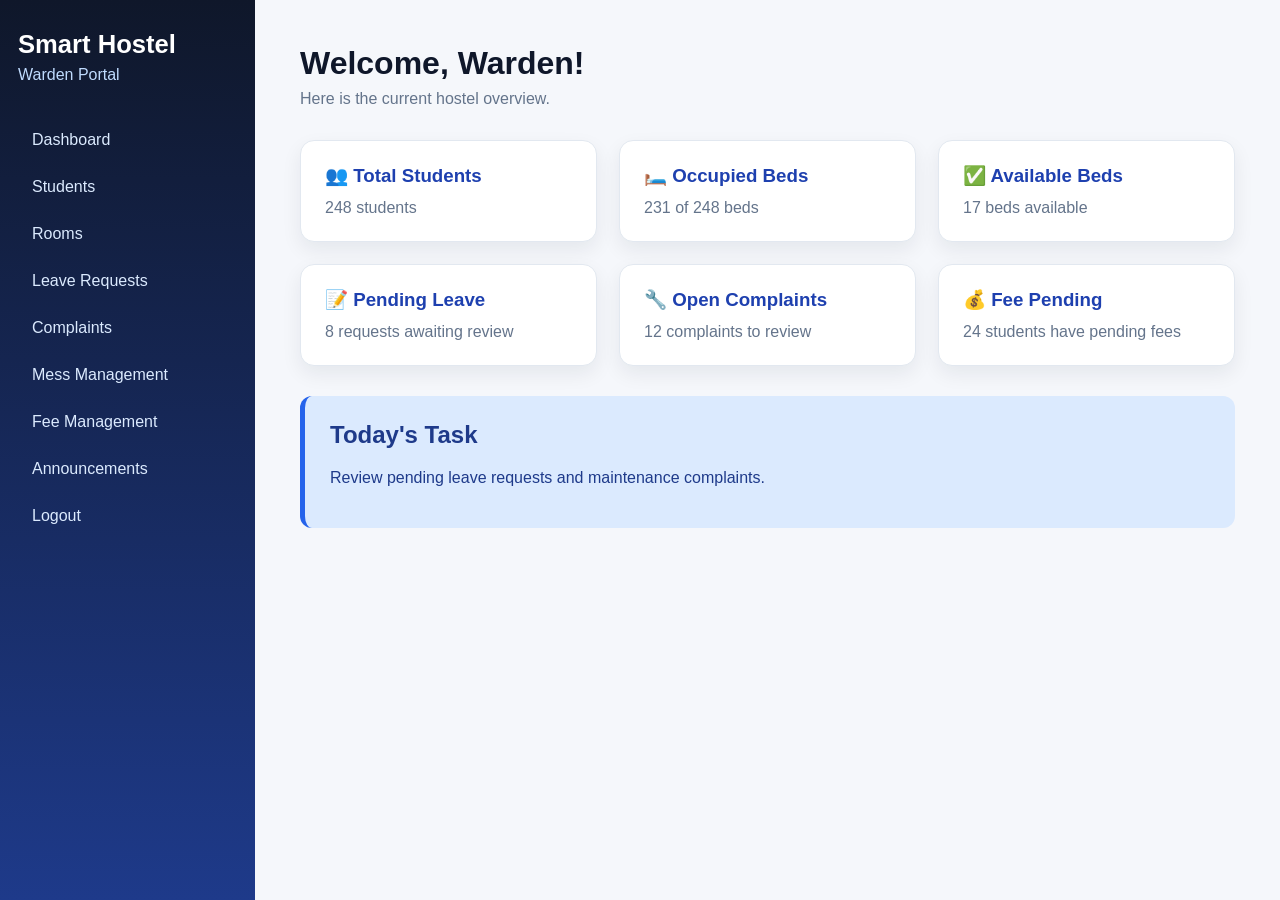
==== admin/dashboard.html @ f3eb3acb "Add warden dashboard" ====
<!DOCTYPE html>
<html lang="en">
<head>
  <meta charset="UTF-8">
  <meta name="viewport" content="width=device-width, initial-scale=1.0">
  <title>Warden Dashboard | Smart Hostel</title>
  <link rel="stylesheet" href="../css/style.css">
</head>

<body>
  <div class="dashboard">
    <aside class="sidebar">
      <h2>Smart Hostel</h2>
      <p>Warden Portal</p>

      <nav>
        <a href="#">Dashboard</a>
        <a href="#">Students</a>
        <a href="#">Rooms</a>
        <a href="#">Leave Requests</a>
        <a href="#">Complaints</a>
        <a href="#">Mess Management</a>
        <a href="#">Fee Management</a>
        <a href="#">Announcements</a>
        <a href="../index.html">Logout</a>
      </nav>
    </aside>

    <main class="dashboard-content">
      <h1>Welcome, Warden!</h1>
      <p>Here is the current hostel overview.</p>

      <section class="dashboard-cards">
        <article class="dashboard-card">
          <h3>👥 Total Students</h3>
          <p>248 students</p>
        </article>

        <article class="dashboard-card">
          <h3>🛏️ Occupied Beds</h3>
          <p>231 of 248 beds</p>
        </article>

        <article class="dashboard-card">
          <h3>✅ Available Beds</h3>
          <p>17 beds available</p>
        </article>

        <article class="dashboard-card">
          <h3>📝 Pending Leave</h3>
          <p>8 requests awaiting review</p>
        </article>

        <article class="dashboard-card">
          <h3>🔧 Open Complaints</h3>
          <p>12 complaints to review</p>
        </article>

        <article class="dashboard-card">
          <h3>💰 Fee Pending</h3>
          <p>24 students have pending fees</p>
        </article>
      </section>

      <section class="announcement">
        <h2>Today's Task</h2>
        <p>Review pending leave requests and maintenance complaints.</p>
      </section>
    </main>
  </div>

  <script src="../js/script.js"></script>
</body>
</html>
---- css/style.css ----
* {
  box-sizing: border-box;
}

body {
  margin: 0;
  font-family: Arial, sans-serif;
  background: #f5f7fb;
  color: #1e293b;
}

/* Landing page */
header {
  position: relative;
  overflow: hidden;
  padding: 70px 20px;
  text-align: center;
  color: white;
  background: linear-gradient(135deg, #172554, #1d4ed8, #38bdf8);
}

header::before {
  content: "";
  position: absolute;
  width: 270px;
  height: 270px;
  border-radius: 50%;
  background: rgba(255, 255, 255, 0.12);
  top: -120px;
  left: -90px;
}

header::after {
  content: "";
  position: absolute;
  width: 330px;
  height: 330px;
  border-radius: 50%;
  background: rgba(255, 255, 255, 0.08);
  bottom: -220px;
  right: -80px;
}

header h1,
header p {
  position: relative;
  z-index: 1;
}

header h1 {
  margin: 0 0 12px;
  font-size: 3rem;
  letter-spacing: 1px;
}

header p {
  margin: 0;
  font-size: 1.15rem;
  color: #e0f2fe;
}

main {
  padding: 60px 20px;
}

.welcome-section {
  max-width: 1000px;
  margin: auto;
  text-align: center;
}

.welcome-section h2 {
  margin: 0 0 12px;
  font-size: 2.2rem;
  color: #0f172a;
}

.welcome-section > p {
  margin: 0;
  color: #64748b;
  font-size: 1.1rem;
}

.login-options {
  display: flex;
  justify-content: center;
  gap: 28px;
  margin-top: 40px;
}

.login-card {
  width: 360px;
  padding: 35px 30px;
  text-align: left;
  background: white;
  border: 1px solid #e2e8f0;
  border-radius: 18px;
  box-shadow: 0 12px 30px rgba(30, 64, 175, 0.12);
  transition: transform 0.25s, box-shadow 0.25s;
}

.login-card:hover {
  transform: translateY(-8px);
  box-shadow: 0 18px 38px rgba(30, 64, 175, 0.2);
}

.login-card h3 {
  margin: 0 0 14px;
  color: #1e40af;
  font-size: 1.55rem;
}

.login-card p {
  min-height: 76px;
  line-height: 1.65;
  color: #64748b;
}

.login-button,
button {
  display: inline-block;
  padding: 13px 22px;
  border: none;
  border-radius: 9px;
  background: linear-gradient(135deg, #2563eb, #1d4ed8);
  color: white;
  font-size: 1rem;
  font-weight: bold;
  text-decoration: none;
  cursor: pointer;
  box-shadow: 0 6px 14px rgba(37, 99, 235, 0.25);
  transition: transform 0.2s, box-shadow 0.2s;
}

.login-button:hover,
button:hover {
  transform: translateY(-2px);
  box-shadow: 0 10px 18px rgba(37, 99, 235, 0.32);
}

/* Login page */
.login-page {
  max-width: 440px;
  margin: auto;
  padding: 38px;
  background: white;
  border: 1px solid #e2e8f0;
  border-radius: 18px;
  box-shadow: 0 15px 35px rgba(30, 64, 175, 0.14);
}

.login-page h2 {
  margin-top: 0;
  text-align: center;
  color: #1e40af;
  font-size: 2rem;
}

form {
  display: flex;
  flex-direction: column;
  gap: 10px;
}

label {
  margin-top: 12px;
  font-weight: bold;
  color: #334155;
}

input,
select {
  width: 100%;
  padding: 13px;
  border: 1px solid #cbd5e1;
  border-radius: 8px;
  background: #f8fafc;
  font-size: 1rem;
}

input:focus,
select:focus {
  outline: none;
  border-color: #2563eb;
  box-shadow: 0 0 0 3px rgba(37, 99, 235, 0.15);
}

form button {
  width: 100%;
  margin-top: 18px;
}

/* Student dashboard */
.dashboard {
  display: flex;
  min-height: 100vh;
}

.sidebar {
  width: 255px;
  padding: 30px 18px;
  color: white;
  background: linear-gradient(180deg, #0f172a, #1e3a8a);
}

.sidebar h2 {
  margin: 0 0 7px;
  font-size: 1.6rem;
}

.sidebar p {
  margin: 0;
  color: #bfdbfe;
}

.sidebar nav {
  display: flex;
  flex-direction: column;
  gap: 5px;
  margin-top: 35px;
}

.sidebar nav a {
  padding: 12px 14px;
  color: #dbeafe;
  text-decoration: none;
  border-radius: 8px;
  transition: background 0.2s, color 0.2s;
}

.sidebar nav a:hover {
  background: rgba(255, 255, 255, 0.15);
  color: white;
}

.dashboard-content {
  flex: 1;
  padding: 45px;
  background: #f5f7fb;
}

.dashboard-content > h1 {
  margin: 0 0 8px;
  color: #0f172a;
}

.dashboard-content > p {
  margin-top: 0;
  color: #64748b;
}

.dashboard-cards {
  display: grid;
  grid-template-columns: repeat(3, 1fr);
  gap: 22px;
  margin-top: 32px;
}

.dashboard-card {
  padding: 24px;
  background: white;
  border: 1px solid #e2e8f0;
  border-radius: 14px;
  box-shadow: 0 8px 20px rgba(15, 23, 42, 0.07);
  transition: transform 0.2s;
}

.dashboard-card:hover {
  transform: translateY(-5px);
}

.dashboard-card h3 {
  margin: 0 0 12px;
  color: #1e40af;
}

.dashboard-card p {
  margin: 0;
  color: #64748b;
}

.announcement {
  margin-top: 30px;
  padding: 25px;
  color: #1e3a8a;
  background: #dbeafe;
  border-left: 5px solid #2563eb;
  border-radius: 12px;
}

.announcement h2 {
  margin-top: 0;
}

/* Mobile screens */
@media (max-width: 800px) {
  header {
    padding: 55px 20px;
  }

  header h1 {
    font-size: 2.35rem;
  }

  .login-options,
  .dashboard {
    flex-direction: column;
  }

  .login-card {
    width: 100%;
    max-width: 380px;
    margin: auto;
  }

  .sidebar {
    width: 100%;
  }

  .dashboard-content {
    padding: 30px 20px;
  }

  .dashboard-cards {
    grid-template-columns: 1fr;
  }
}
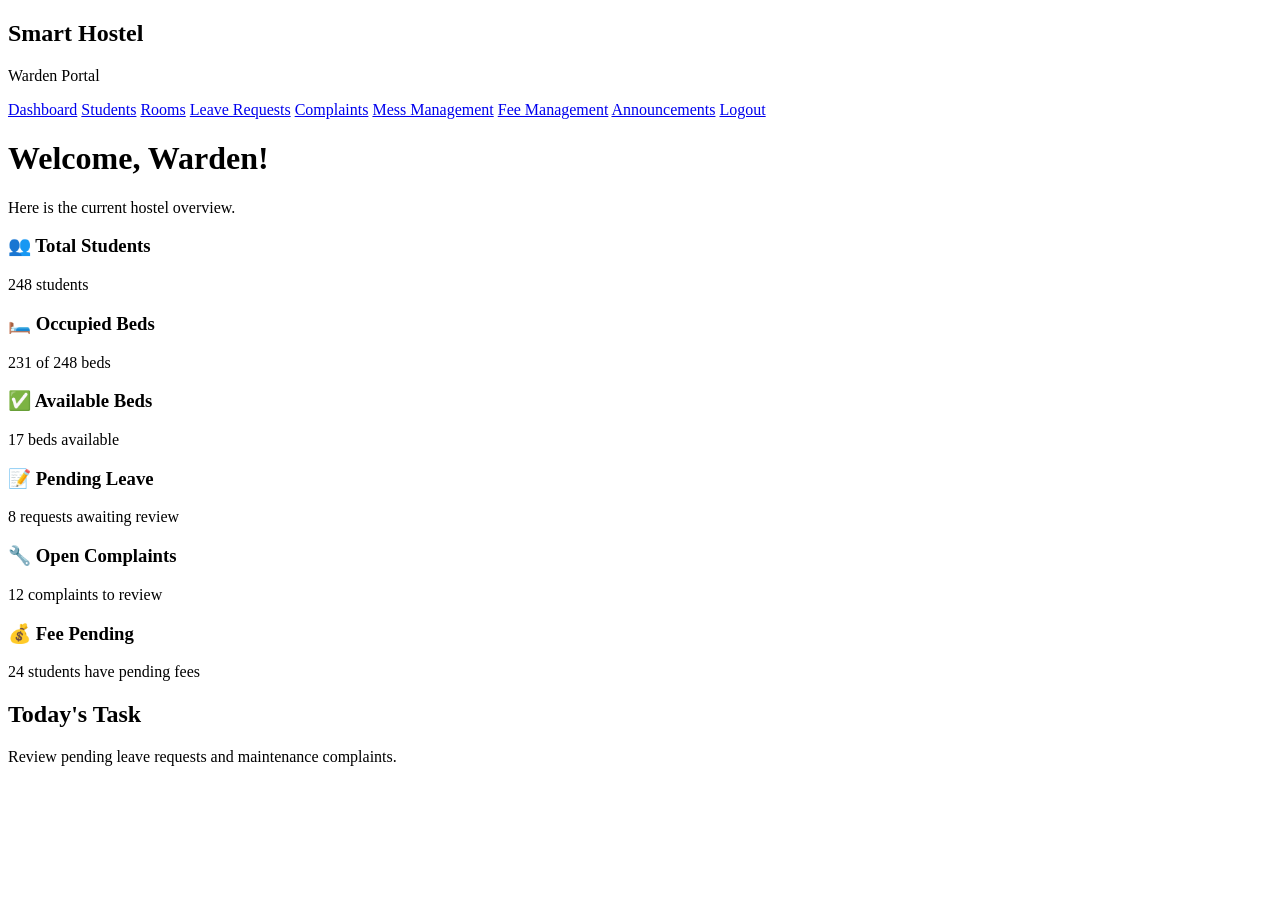
==== commit 46abe55a: "Link warden dashboard to leave requests" ====
--- a/admin/dashboard.html
+++ b/admin/dashboard.html
@@ -17,7 +17,7 @@
         <a href="#">Dashboard</a>
         <a href="#">Students</a>
         <a href="#">Rooms</a>
-        <a href="#">Leave Requests</a>
+        <a href="leave-requests.html">Leave Requests</a>
         <a href="#">Complaints</a>
         <a href="#">Mess Management</a>
         <a href="#">Fee Management</a>
--- a/css/style.css
+++ b/css/style.css
@@ -1,327 +1,96 @@
-* {
-  box-sizing: border-box;
+.form-card {
+  max-width: 700px;
+  margin-top: 30px;
+  padding: 30px;
+  background: white;
+  border: 1px solid #e2e8f0;
+  border-radius: 16px;
+  box-shadow: 0 10px 25px rgba(15, 23, 42, 0.08);
 }
 
-body {
-  margin: 0;
-  font-family: Arial, sans-serif;
-  background: #f5f7fb;
-  color: #1e293b;
-}
-
-/* Landing page */
-header {
-  position: relative;
-  overflow: hidden;
-  padding: 70px 20px;
-  text-align: center;
-  color: white;
-  background: linear-gradient(135deg, #172554, #1d4ed8, #38bdf8);
-}
-
-header::before {
-  content: "";
-  position: absolute;
-  width: 270px;
-  height: 270px;
-  border-radius: 50%;
-  background: rgba(255, 255, 255, 0.12);
-  top: -120px;
-  left: -90px;
-}
-
-header::after {
-  content: "";
-  position: absolute;
-  width: 330px;
-  height: 330px;
-  border-radius: 50%;
-  background: rgba(255, 255, 255, 0.08);
-  bottom: -220px;
-  right: -80px;
-}
-
-header h1,
-header p {
-  position: relative;
-  z-index: 1;
-}
-
-header h1 {
-  margin: 0 0 12px;
-  font-size: 3rem;
-  letter-spacing: 1px;
-}
-
-header p {
-  margin: 0;
-  font-size: 1.15rem;
-  color: #e0f2fe;
-}
-
-main {
-  padding: 60px 20px;
-}
-
-.welcome-section {
-  max-width: 1000px;
-  margin: auto;
-  text-align: center;
-}
-
-.welcome-section h2 {
-  margin: 0 0 12px;
-  font-size: 2.2rem;
-  color: #0f172a;
-}
-
-.welcome-section > p {
-  margin: 0;
-  color: #64748b;
-  font-size: 1.1rem;
-}
-
-.login-options {
-  display: flex;
-  justify-content: center;
-  gap: 28px;
-  margin-top: 40px;
-}
-
-.login-card {
-  width: 360px;
-  padding: 35px 30px;
-  text-align: left;
-  background: white;
-  border: 1px solid #e2e8f0;
-  border-radius: 18px;
-  box-shadow: 0 12px 30px rgba(30, 64, 175, 0.12);
-  transition: transform 0.25s, box-shadow 0.25s;
-}
-
-.login-card:hover {
-  transform: translateY(-8px);
-  box-shadow: 0 18px 38px rgba(30, 64, 175, 0.2);
-}
-
-.login-card h3 {
-  margin: 0 0 14px;
-  color: #1e40af;
-  font-size: 1.55rem;
-}
-
-.login-card p {
-  min-height: 76px;
-  line-height: 1.65;
-  color: #64748b;
-}
-
-.login-button,
-button {
-  display: inline-block;
-  padding: 13px 22px;
-  border: none;
-  border-radius: 9px;
-  background: linear-gradient(135deg, #2563eb, #1d4ed8);
-  color: white;
-  font-size: 1rem;
-  font-weight: bold;
-  text-decoration: none;
-  cursor: pointer;
-  box-shadow: 0 6px 14px rgba(37, 99, 235, 0.25);
-  transition: transform 0.2s, box-shadow 0.2s;
-}
-
-.login-button:hover,
-button:hover {
-  transform: translateY(-2px);
-  box-shadow: 0 10px 18px rgba(37, 99, 235, 0.32);
-}
-
-/* Login page */
-.login-page {
-  max-width: 440px;
-  margin: auto;
-  padding: 38px;
-  background: white;
-  border: 1px solid #e2e8f0;
-  border-radius: 18px;
-  box-shadow: 0 15px 35px rgba(30, 64, 175, 0.14);
-}
-
-.login-page h2 {
-  margin-top: 0;
-  text-align: center;
-  color: #1e40af;
-  font-size: 2rem;
-}
-
-form {
-  display: flex;
-  flex-direction: column;
-  gap: 10px;
-}
-
-label {
-  margin-top: 12px;
-  font-weight: bold;
-  color: #334155;
-}
-
-input,
-select {
+.form-card textarea {
   width: 100%;
   padding: 13px;
   border: 1px solid #cbd5e1;
   border-radius: 8px;
   background: #f8fafc;
+  font-family: Arial, sans-serif;
   font-size: 1rem;
+  resize: vertical;
 }
 
-input:focus,
-select:focus {
+.form-card textarea:focus {
   outline: none;
   border-color: #2563eb;
   box-shadow: 0 0 0 3px rgba(37, 99, 235, 0.15);
 }
-
-form button {
-  width: 100%;
-  margin-top: 18px;
+.table-card {
+  margin-top: 30px;
+  overflow-x: auto;
+  background: white;
+  border: 1px solid #e2e8f0;
+  border-radius: 16px;
+  box-shadow: 0 10px 25px rgba(15, 23, 42, 0.08);
 }
 
-/* Student dashboard */
-.dashboard {
-  display: flex;
-  min-height: 100vh;
+table {
+  width: 100%;
+  border-collapse: collapse;
+  min-width: 760px;
 }
 
-.sidebar {
-  width: 255px;
-  padding: 30px 18px;
-  color: white;
-  background: linear-gradient(180deg, #0f172a, #1e3a8a);
+th,
+td {
+  padding: 17px;
+  text-align: left;
+  border-bottom: 1px solid #e2e8f0;
 }
 
-.sidebar h2 {
-  margin: 0 0 7px;
-  font-size: 1.6rem;
+th {
+  color: #1e3a8a;
+  background: #eff6ff;
+  font-size: 0.9rem;
 }
 
-.sidebar p {
-  margin: 0;
-  color: #bfdbfe;
+td {
+  color: #475569;
 }
 
-.sidebar nav {
-  display: flex;
-  flex-direction: column;
-  gap: 5px;
-  margin-top: 35px;
+.status {
+  display: inline-block;
+  padding: 6px 10px;
+  border-radius: 20px;
+  font-size: 0.85rem;
+  font-weight: bold;
 }
 
-.sidebar nav a {
-  padding: 12px 14px;
-  color: #dbeafe;
-  text-decoration: none;
-  border-radius: 8px;
-  transition: background 0.2s, color 0.2s;
+.pending {
+  color: #92400e;
+  background: #fef3c7;
 }
 
-.sidebar nav a:hover {
-  background: rgba(255, 255, 255, 0.15);
-  color: white;
+.approved {
+  color: #166534;
+  background: #dcfce7;
 }
 
-.dashboard-content {
-  flex: 1;
-  padding: 45px;
-  background: #f5f7fb;
+.rejected {
+  color: #991b1b;
+  background: #fee2e2;
 }
 
-.dashboard-content > h1 {
-  margin: 0 0 8px;
-  color: #0f172a;
+.approve-button,
+.reject-button {
+  padding: 8px 12px;
+  margin: 2px;
+  font-size: 0.85rem;
+  box-shadow: none;
 }
 
-.dashboard-content > p {
-  margin-top: 0;
-  color: #64748b;
+.approve-button {
+  background: #16a34a;
 }
 
-.dashboard-cards {
-  display: grid;
-  grid-template-columns: repeat(3, 1fr);
-  gap: 22px;
-  margin-top: 32px;
+.reject-button {
+  background: #dc2626;
 }
-
-.dashboard-card {
-  padding: 24px;
-  background: white;
-  border: 1px solid #e2e8f0;
-  border-radius: 14px;
-  box-shadow: 0 8px 20px rgba(15, 23, 42, 0.07);
-  transition: transform 0.2s;
-}
-
-.dashboard-card:hover {
-  transform: translateY(-5px);
-}
-
-.dashboard-card h3 {
-  margin: 0 0 12px;
-  color: #1e40af;
-}
-
-.dashboard-card p {
-  margin: 0;
-  color: #64748b;
-}
-
-.announcement {
-  margin-top: 30px;
-  padding: 25px;
-  color: #1e3a8a;
-  background: #dbeafe;
-  border-left: 5px solid #2563eb;
-  border-radius: 12px;
-}
-
-.announcement h2 {
-  margin-top: 0;
-}
-
-/* Mobile screens */
-@media (max-width: 800px) {
-  header {
-    padding: 55px 20px;
-  }
-
-  header h1 {
-    font-size: 2.35rem;
-  }
-
-  .login-options,
-  .dashboard {
-    flex-direction: column;
-  }
-
-  .login-card {
-    width: 100%;
-    max-width: 380px;
-    margin: auto;
-  }
-
-  .sidebar {
-    width: 100%;
-  }
-
-  .dashboard-content {
-    padding: 30px 20px;
-  }
-
-  .dashboard-cards {
-    grid-template-columns: 1fr;
-  }
-}
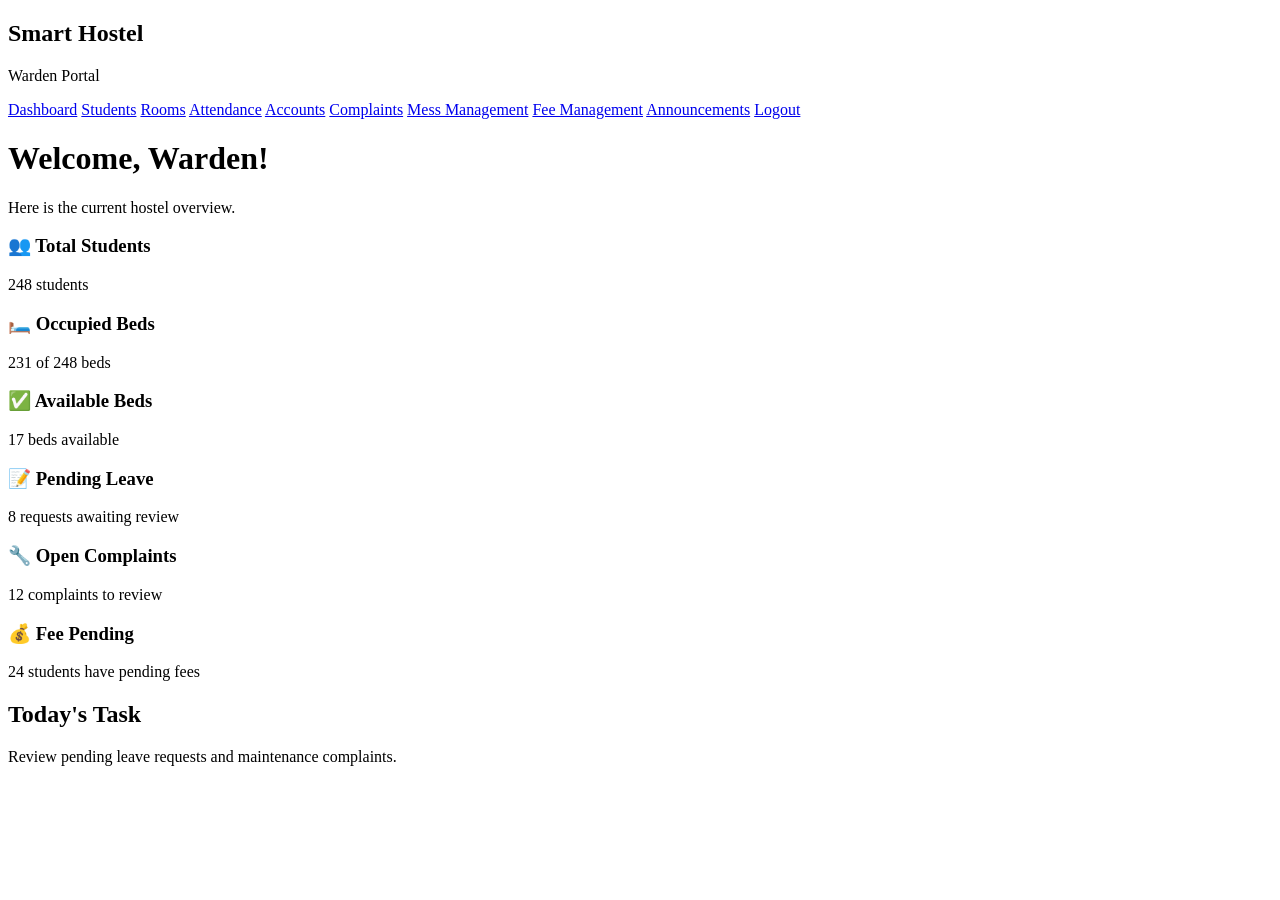
==== commit 57844ccf: "Update navigation links in dashboard.html" ====
--- a/admin/dashboard.html
+++ b/admin/dashboard.html
@@ -17,7 +17,8 @@
         <a href="#">Dashboard</a>
         <a href="#">Students</a>
         <a href="#">Rooms</a>
-        <a href="leave-requests.html">Leave Requests</a>
+        <a href="attendance.html">Attendance</a>
+        <a href="accounts.html">Accounts</a>
         <a href="#">Complaints</a>
         <a href="#">Mess Management</a>
         <a href="#">Fee Management</a>
--- a/css/style.css
+++ b/css/style.css
@@ -94,3 +94,213 @@
 .reject-button {
   background: #dc2626;
 }
+.room-details {
+  display: grid;
+  grid-template-columns: repeat(2, minmax(0, 1fr));
+  gap: 24px;
+  max-width: 850px;
+  margin-top: 30px;
+}
+
+.room-info-card {
+  padding: 30px;
+  background: white;
+  border: 1px solid #e2e8f0;
+  border-radius: 16px;
+  box-shadow: 0 10px 25px rgba(15, 23, 42, 0.08);
+}
+
+.room-info-card h2 {
+  margin-top: 0;
+  color: #1e40af;
+}
+
+.room-info-card p {
+  padding-bottom: 10px;
+  border-bottom: 1px solid #e2e8f0;
+  color: #475569;
+}
+
+.roommate-list {
+  padding-left: 0;
+  list-style: none;
+}
+
+.roommate-list li {
+  margin-bottom: 12px;
+  padding: 12px;
+  color: #334155;
+  background: #f1f5f9;
+  border-radius: 8px;
+}
+
+@media (max-width: 800px) {
+  .room-details {
+    grid-template-columns: 1fr;
+  }
+}
+.meal-grid {
+  display: grid;
+  grid-template-columns: repeat(2, minmax(0, 1fr));
+  gap: 24px;
+  max-width: 900px;
+  margin-top: 30px;
+}
+
+.meal-card {
+  padding: 28px;
+  background: white;
+  border: 1px solid #e2e8f0;
+  border-radius: 16px;
+  box-shadow: 0 10px 25px rgba(15, 23, 42, 0.08);
+  transition: transform 0.2s;
+}
+
+.meal-card:hover {
+  transform: translateY(-5px);
+}
+
+.meal-card h2 {
+  margin-top: 0;
+  color: #1e40af;
+}
+
+.meal-card p {
+  min-height: 50px;
+  color: #475569;
+  line-height: 1.6;
+}
+
+.meal-card span {
+  display: inline-block;
+  padding: 8px 12px;
+  color: #1e3a8a;
+  background: #dbeafe;
+  border-radius: 20px;
+  font-size: 0.9rem;
+  font-weight: bold;
+}
+
+@media (max-width: 800px) {
+  .meal-grid {
+    grid-template-columns: 1fr;
+  }
+}
+.fee-summary {
+  display: grid;
+  grid-template-columns: repeat(3, minmax(0, 1fr));
+  gap: 22px;
+  margin-top: 30px;
+}
+
+.fee-card {
+  padding: 28px;
+  color: white;
+  border-radius: 16px;
+  box-shadow: 0 10px 25px rgba(15, 23, 42, 0.14);
+}
+
+.fee-card h2 {
+  margin: 0;
+  font-size: 1.05rem;
+}
+
+.fee-card p {
+  margin: 16px 0 0;
+  font-size: 2rem;
+  font-weight: bold;
+}
+
+.total-fee {
+  background: linear-gradient(135deg, #1e3a8a, #2563eb);
+}
+
+.paid-fee {
+  background: linear-gradient(135deg, #15803d, #22c55e);
+}
+
+.remaining-fee {
+  background: linear-gradient(135deg, #b45309, #f59e0b);
+}
+
+@media (max-width: 800px) {
+  .fee-summary {
+    grid-template-columns: 1fr;
+  }
+}
+.notice-list {
+  display: flex;
+  flex-direction: column;
+  gap: 18px;
+  max-width: 850px;
+  margin-top: 30px;
+}
+
+.notice-card {
+  padding: 25px;
+  background: white;
+  border-left: 5px solid #2563eb;
+  border-radius: 12px;
+  box-shadow: 0 8px 20px rgba(15, 23, 42, 0.08);
+}
+
+.notice-card h2 {
+  margin: 10px 0;
+  color: #1e3a8a;
+  font-size: 1.3rem;
+}
+
+.notice-card p {
+  margin-bottom: 0;
+  color: #475569;
+  line-height: 1.6;
+}
+
+.notice-date {
+  display: inline-block;
+  color: #2563eb;
+  font-size: 0.9rem;
+  font-weight: bold;
+}
+.profile-card {
+  display: flex;
+  align-items: center;
+  gap: 32px;
+  max-width: 760px;
+  margin-top: 30px;
+  padding: 35px;
+  background: white;
+  border: 1px solid #e2e8f0;
+  border-radius: 16px;
+  box-shadow: 0 10px 25px rgba(15, 23, 42, 0.08);
+}
+
+.profile-avatar {
+  display: grid;
+  width: 110px;
+  height: 110px;
+  place-items: center;
+  flex-shrink: 0;
+  color: white;
+  background: linear-gradient(135deg, #2563eb, #38bdf8);
+  border-radius: 50%;
+  font-size: 2rem;
+  font-weight: bold;
+}
+
+.profile-details h2 {
+  margin-top: 0;
+  color: #1e3a8a;
+}
+
+.profile-details p {
+  margin: 12px 0;
+  color: #475569;
+}
+
+@media (max-width: 600px) {
+  .profile-card {
+    align-items: flex-start;
+    flex-direction: column;
+  }
+}
